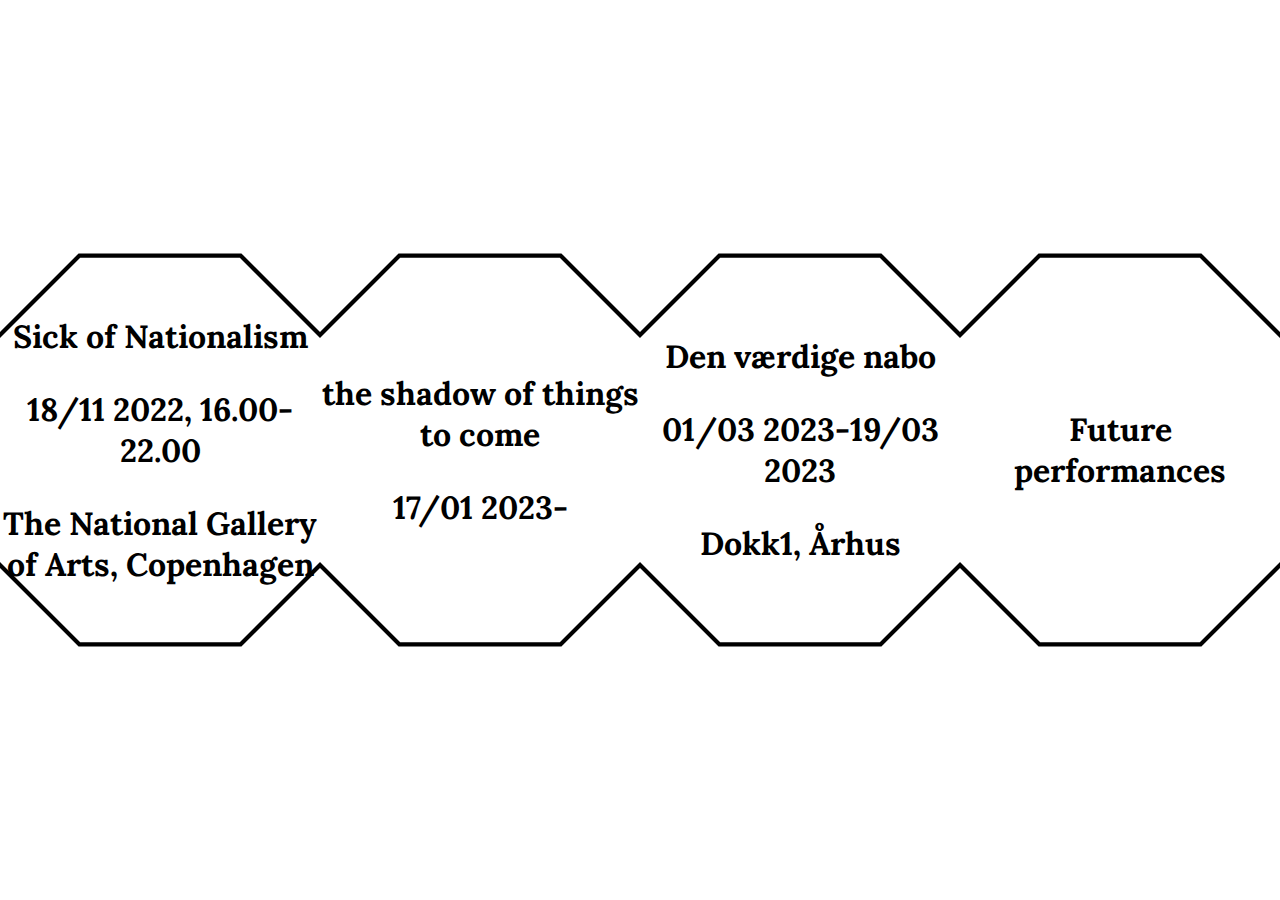
==== index.html @ 6cd8075f "Update index.html" ====
<!DOCTYPE html>
<html>
   	<head> 
      	<title>theatrebuilding</title>		
        <link rel="stylesheet" href="style.css">
        <meta name="google" content="notranslate" />
   	</head>
	<body>

		 <div id="wrapper" class="flex-center">
            <div class="flex-center octagon">
                 <a href="events/2022-11-18-sick-of-nationalism.html">
                <div class="flex-center">
                    <h1>
			    <p><center>Sick of Nationalism</center></p>
                    
			
			    <p><center>18/11 2022, 16.00-22.00</center></p>
			
			
			    <p><center>The National Gallery of Arts, Copenhagen</center></p>
			</h1>
                </div>
                </a>
            </div>
			  <div class="flex-center octagon">
                <a href="events/2023-01-17-the-shadow-of-things-to-come.html">
                <div class="flex-center">
                    <h1>
                    <p><center>the shadow of things to come</center></p>
			 <p><center>17/01 2023-</center></p>
			
                    </h1>
                </div>
			 </div>
				  		  <div class="flex-center octagon">
                <a href="events/2023-03-01-den-vaerdige-nabo.html">
                <div class="flex-center">
                    <h1>
                    <p><center>Den værdige nabo</center></p>
			    
			    <p><center>01/03 2023-19/03 2023</center></p>
			
			
			    <p><center>Dokk1, Århus</center></p>
			
			
                    </h1>
                </div>
			 </div>
		   <div class="flex-center octagon">
                <a href="events/theatrebuilding.html">
                <div class="flex-center">
                    <h1>
                    <p><center>Future performances</center></p>
                    </h1>
                </div>
                </a>
            </div>
		
        </div>


	</body>
    <script src="/titleTranslate.js" async></script>

</html>
---- style.css ----
@import url('https://fonts.googleapis.com/css2?family=Inknut+Antiqua&family=Lora&display=swap');
body {
    background-color: white;
    margin: 0px;
    min-height: 100vh;
    font-family: 'Lora', serif;
}

a {
    text-decoration: none;
    color: black;
}

a:hover {
    color: white;
}

.flex-center {
    display: flex;
    align-items: center;
    justify-content: center;
    height: 100%;
    width: 100%;
   
}

#wrapper {
    height: 100vh;
}

.octagon {
    background-image: url("octagon.svg");
    height: 400px; 
    width: 400px;
    background-position: center; 
    background-repeat: no-repeat; 
    background-size: cover; 
}
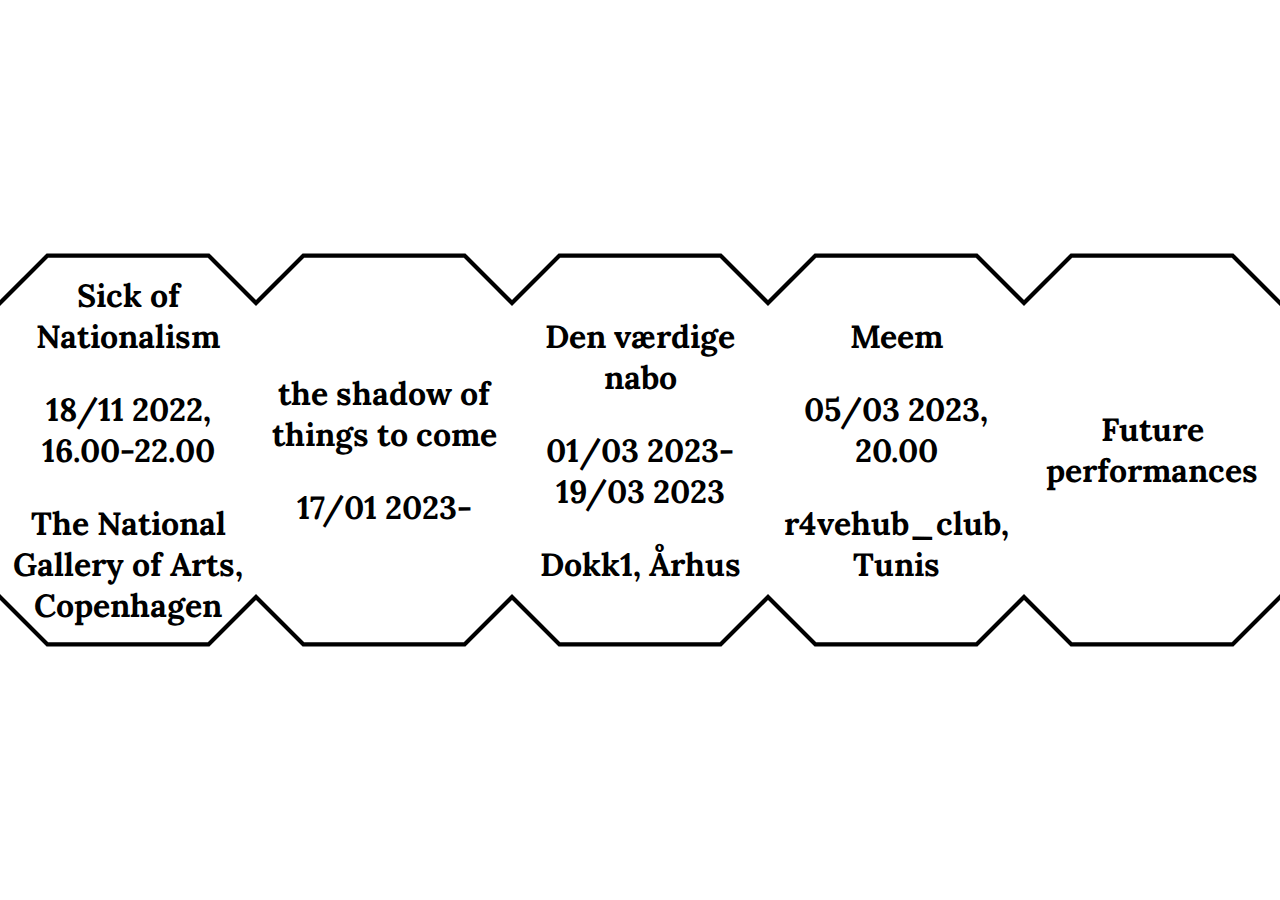
==== commit 1f5b4e2b: "Update index.html" ====
--- a/index.html
+++ b/index.html
@@ -48,6 +48,21 @@
                     </h1>
                 </div>
 			 </div>
+			  <div class="flex-center octagon">
+                <a href="events/2023-03-05-meem.html">
+                <div class="flex-center">
+                    <h1>
+                    <p><center>Meem</center></p>
+			    
+			    <p><center>05/03 2023, 20.00</center></p>
+			
+			
+			    <p><center>r4vehub_club, Tunis</center></p>
+			
+			
+                    </h1>
+                </div>
+			 </div>
 		   <div class="flex-center octagon">
                 <a href="events/theatrebuilding.html">
                 <div class="flex-center">
@@ -57,10 +72,8 @@
                 </div>
                 </a>
             </div>
-		
-        </div>
 
-
+</div>
 	</body>
     <script src="/titleTranslate.js" async></script>
 
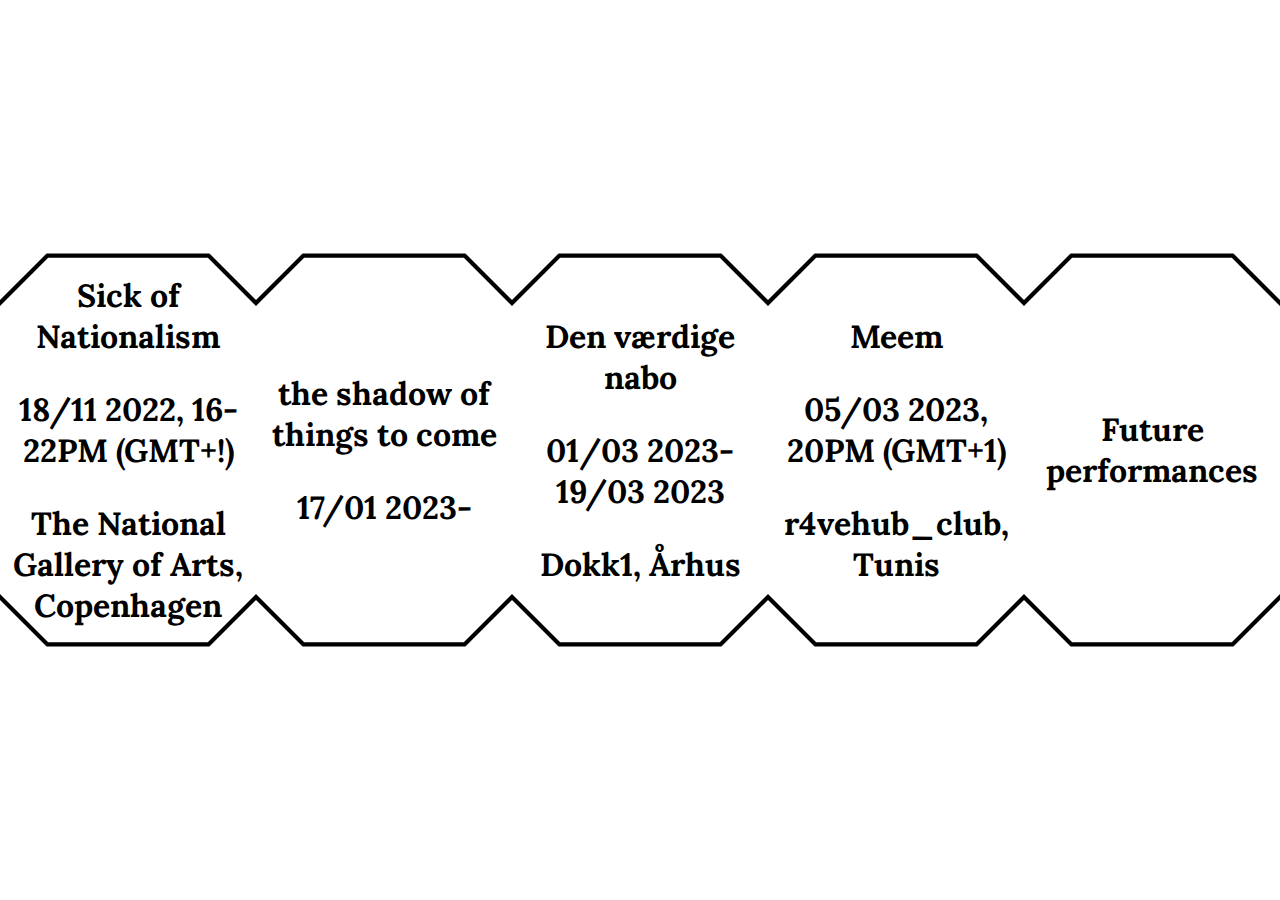
==== commit a59aa471: "Update index.html" ====
--- a/index.html
+++ b/index.html
@@ -15,7 +15,7 @@
 			    <p><center>Sick of Nationalism</center></p>
                     
 			
-			    <p><center>18/11 2022, 16.00-22.00</center></p>
+			    <p><center>18/11 2022, 16-22PM (GMT+!)</center></p>
 			
 			
 			    <p><center>The National Gallery of Arts, Copenhagen</center></p>
@@ -54,7 +54,7 @@
                     <h1>
                     <p><center>Meem</center></p>
 			    
-			    <p><center>05/03 2023, 20.00</center></p>
+			    <p><center>05/03 2023, 20PM (GMT+1)</center></p>
 			
 			
 			    <p><center>r4vehub_club, Tunis</center></p>
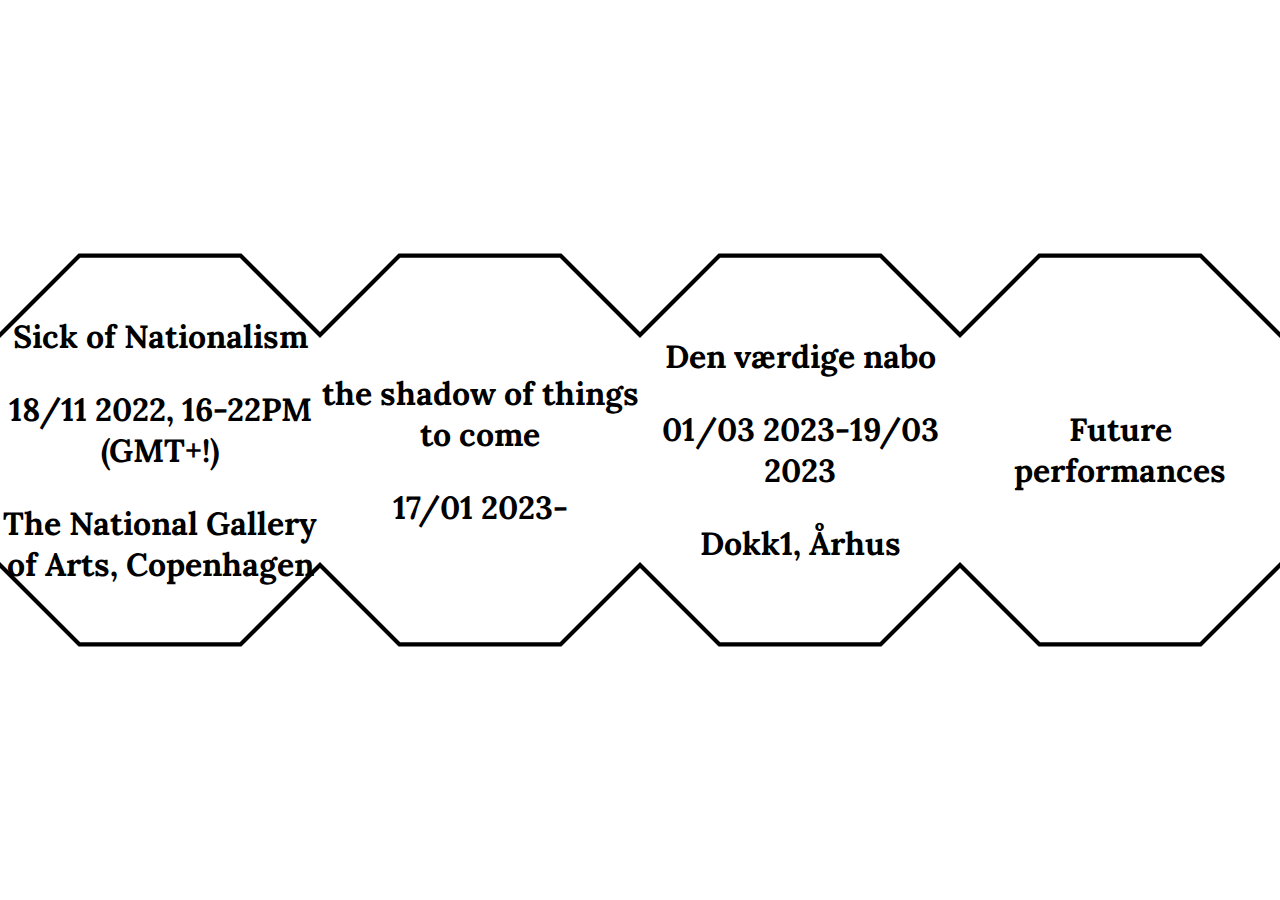
==== commit 7bdfa57f: "Update index.html" ====
--- a/index.html
+++ b/index.html
@@ -48,21 +48,6 @@
                     </h1>
                 </div>
 			 </div>
-			  <div class="flex-center octagon">
-                <a href="events/2023-03-05-meem.html">
-                <div class="flex-center">
-                    <h1>
-                    <p><center>Meem</center></p>
-			    
-			    <p><center>05/03 2023, 20PM (GMT+1)</center></p>
-			
-			
-			    <p><center>r4vehub_club, Tunis</center></p>
-			
-			
-                    </h1>
-                </div>
-			 </div>
 		   <div class="flex-center octagon">
                 <a href="events/theatrebuilding.html">
                 <div class="flex-center">
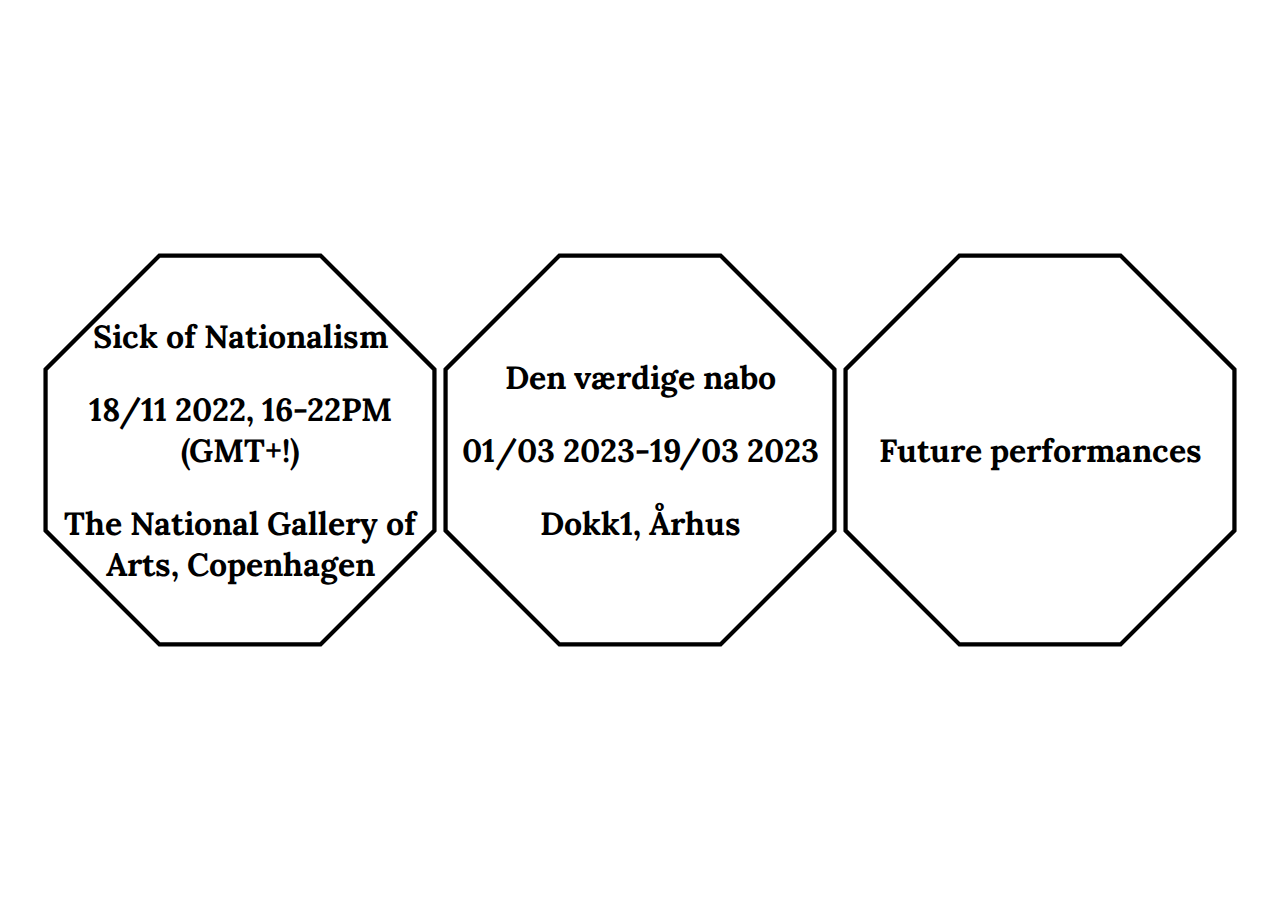
==== commit a02047ce: "Update index.html" ====
--- a/index.html
+++ b/index.html
@@ -23,16 +23,7 @@
                 </div>
                 </a>
             </div>
-			  <div class="flex-center octagon">
-                <a href="events/2023-01-17-the-shadow-of-things-to-come.html">
-                <div class="flex-center">
-                    <h1>
-                    <p><center>the shadow of things to come</center></p>
-			 <p><center>17/01 2023-</center></p>
-			
-                    </h1>
-                </div>
-			 </div>
+	
 				  		  <div class="flex-center octagon">
                 <a href="events/2023-03-01-den-vaerdige-nabo.html">
                 <div class="flex-center">
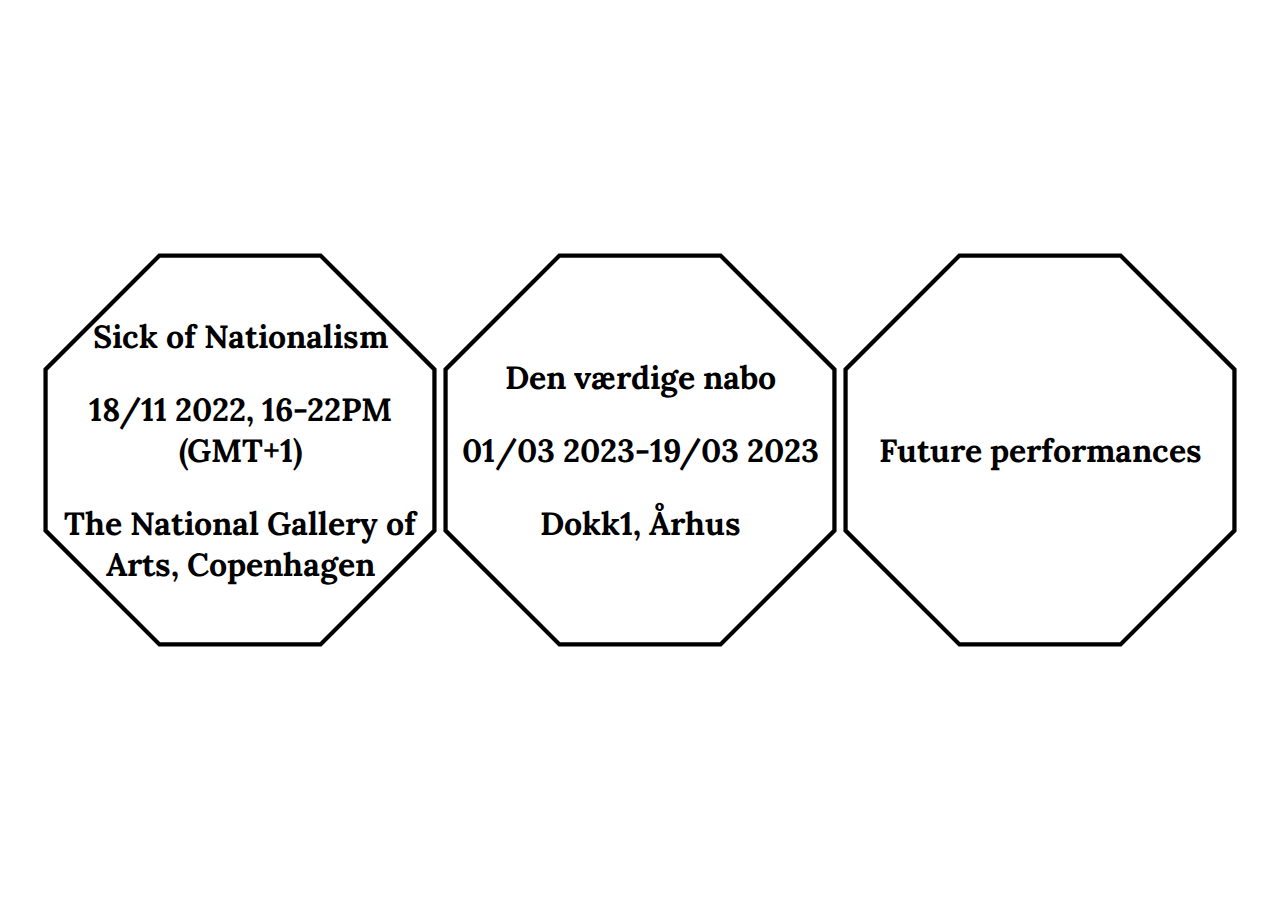
==== commit e43bb3a5: "Update index.html" ====
--- a/index.html
+++ b/index.html
@@ -15,7 +15,7 @@
 			    <p><center>Sick of Nationalism</center></p>
                     
 			
-			    <p><center>18/11 2022, 16-22PM (GMT+!)</center></p>
+			    <p><center>18/11 2022, 16-22PM (GMT+1)</center></p>
 			
 			
 			    <p><center>The National Gallery of Arts, Copenhagen</center></p>
